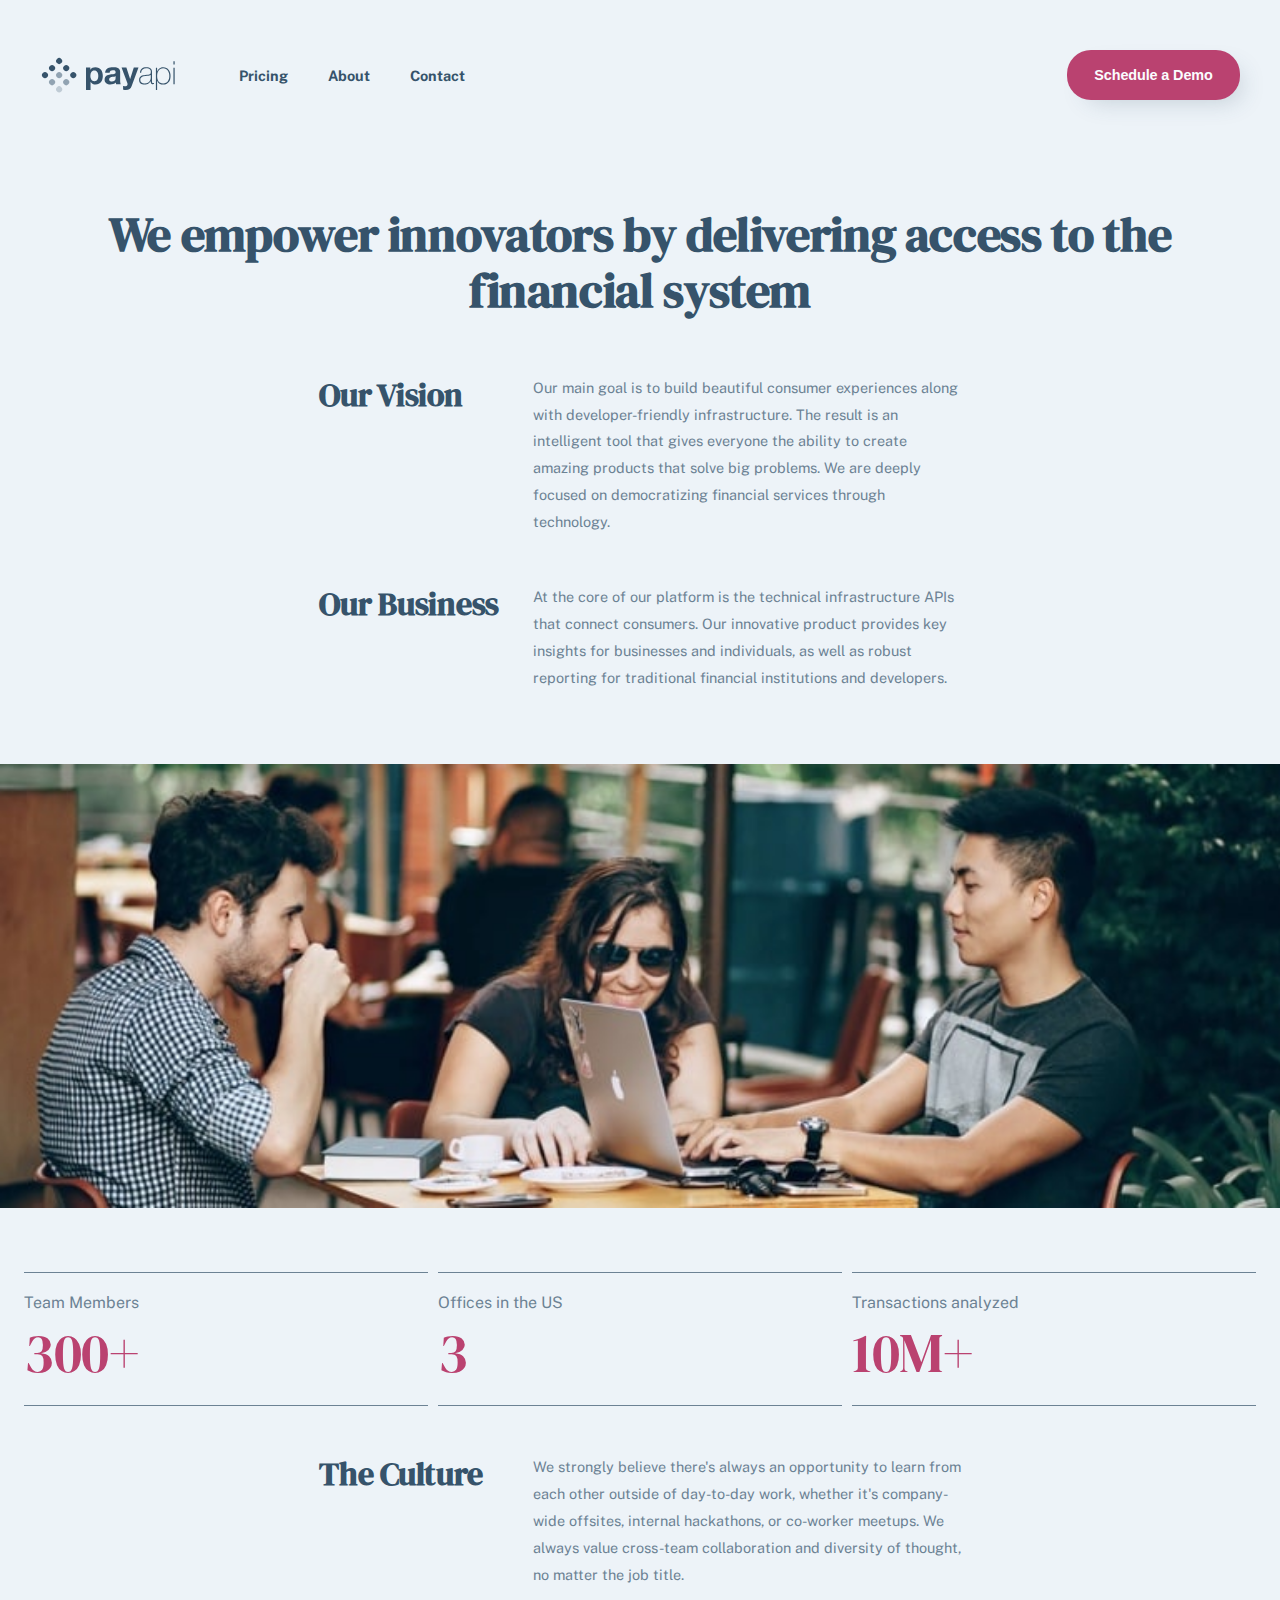
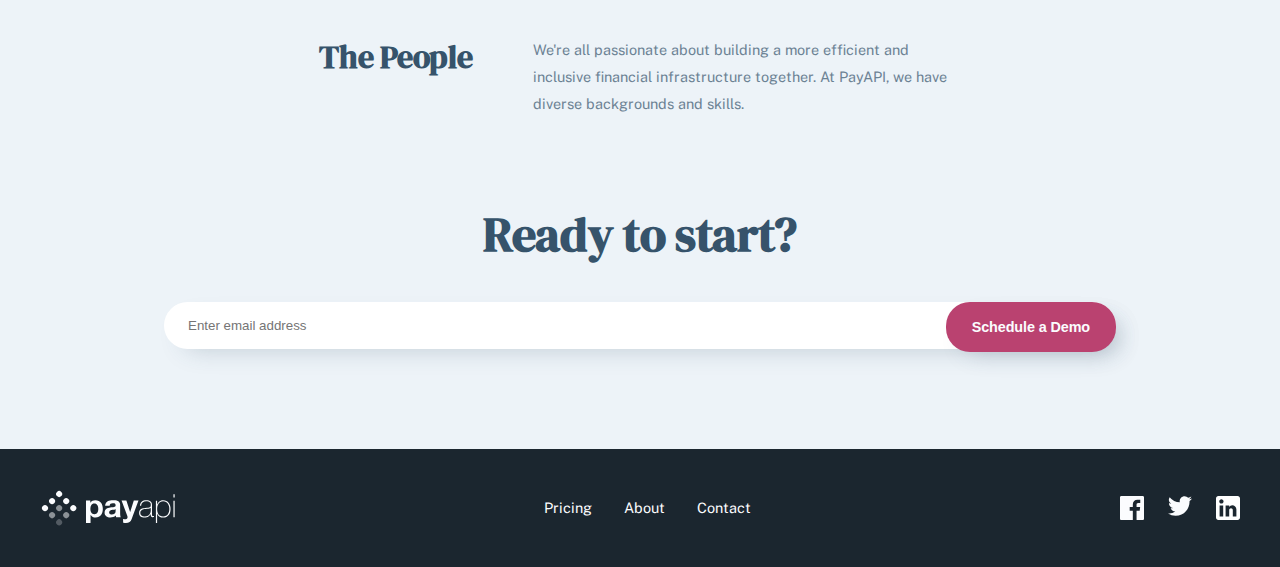
==== about.html @ 070368d4 "First Commit" ====
<!DOCTYPE html>
<html lang="en">
<head>
    <meta charset="UTF-8">
    <meta http-equiv="X-UA-Compatible" content="IE=edge">
    <meta name="viewport" content="width=device-width, initial-scale=1.0">
    <link rel="preconnect" href="https://fonts.googleapis.com">
    <link rel="preconnect" href="https://fonts.gstatic.com" crossorigin>
    <link href="https://fonts.googleapis.com/css2?family=DM+Serif+Display&family=Public+Sans:wght@400;600;700&display=swap" rel="stylesheet">   
    <link rel="stylesheet" href="style.css">
    <script src="main.js" defer></script>
    <title>PayApi</title>
</head>
<body>
    <!-- Header component -->
    <main-header></main-header>
    
    <main>
        <section class="about">
            <h1 class="about__headline">
                We empower innovators
                by delivering access to the financial system
            </h1>
            <div class="about__copy">
                <h2 class="about__copy__headline">
                    Our Vision
                </h2>
                <p class="about__copy__paragraph">
                    Our main goal is to build beautiful consumer experiences along with developer-friendly infrastructure. The result is an intelligent tool that gives everyone the ability to create amazing products that solve big problems. We are deeply focused on democratizing financial services through technology. 
                </p>
            </div>
            <div class="about__copy">
                <h2 class="about__copy__headline">
                    Our Business
                </h2>
                <p class="about__copy__paragraph">
                    At the core of our platform is the technical infrastructure APIs that connect consumers. Our innovative product provides key insights for businesses and individuals, as well as robust reporting for traditional financial institutions and developers.  
                </p>
            </div>
            <div class="about__image">
                <img src="./assets/about/mobile/image-team-members.jpg" alt="">
            </div>
            <div class="about__numbers">
                <div class="about__numbers__number">
                    <p class="about__numbers__number__content">Team Members</p>
                    <p class="about__numbers__number__amount">300+</p>
                </div>
                <div class="about__numbers__number">
                    <p class="about__numbers__number__content">Offices in the US</p>
                    <p class="about__numbers__number__amount">3</p>
                </div>
                <div class="about__numbers__number">
                    <p class="about__numbers__number__content">Transactions analyzed</p>
                    <p class="about__numbers__number__amount">10M+</p>
                </div>
            </div>
            <div class="about__copy">
                <h2 class="about__copy__headline">
                    The Culture
                </h2>
                <p class="about__copy__paragraph">
                    We strongly believe there's always an opportunity to learn from each other outside of day-to-day work, whether it's company-wide offsites, internal hackathons, or co-worker meetups. We always value cross-team collaboration and diversity of thought, no matter the job title.                </p>
            </div>
            <div class="about__copy">
                <h2 class="about__copy__headline">
                    The People
                </h2>
                <p class="about__copy__paragraph">
                    We're all passionate about building a more efficient and inclusive financial infrastructure together. At PayAPI, we have diverse backgrounds and skills.            
                </div>

        </section>
        <main-cta></main-cta>
    </main>
    
    <main-footer></main-footer>
  
</body>
</html>
---- style.css ----
* {
  box-sizing: border-box;
}

html, body {
  height: 100%;
}

body {
  font-family: "Public Sans", sans-serif;
  background-color: #EDF3F8;
  margin: 0;
  overflow-x: hidden;
  position: relative;
}

h1, h2, h3, h4, h5, h6 {
  font-family: "DM Serif Display", serif;
}

img {
  display: block;
  max-width: 100%;
}

ul {
  list-style: none;
  margin: 0;
  padding: 0;
}

a {
  text-decoration: none;
}

.button {
  font-size: 0.9rem;
  letter-spacing: -0.11px;
  line-height: 18px;
  font-weight: 700;
  color: #fbfcfe;
  background-color: #ba4270;
  border-radius: 24px;
  border: none;
  padding: 1rem 1.625rem;
  box-shadow: 10px 10px 25px -10px rgba(54, 83, 107, 0.25);
}
.button:hover {
  cursor: pointer;
  background-color: #da6d97;
}

.contact-button {
  font-size: 0.9rem;
  font-weight: 700;
  line-height: 18px;
  letter-spacing: -0.11px;
  border-radius: 24px;
  padding: 1rem 2rem;
  background-color: transparent;
  border: 1px solid #fbfcfe;
  color: #fbfcfe;
}

.pattern {
  position: absolute;
}

.navbar {
  display: flex;
  justify-content: space-between;
  align-items: center;
  padding: 2.5rem 1.5rem;
  position: relative;
  z-index: 100;
  overflow-x: hidden;
  height: 150px;
}
@media (min-width: 768px) {
  .navbar {
    padding: 2.5rem;
    justify-content: flex-start;
    gap: 4rem;
  }
}
@media (min-width: 1440px) {
  .navbar {
    max-width: 1440px;
    width: 100%;
    margin: auto;
    padding: 2.5rem 10rem;
  }
}
.navbar__logo {
  width: 135px;
}
.navbar__clickable {
  position: fixed;
  right: -100%;
  top: 0;
  display: flex;
  flex-direction: column;
  align-items: center;
  gap: 2rem;
  padding: 3rem 1.7rem;
  background-color: #1b262f;
  height: 100vh;
  width: 80%;
  transition: 1s ease-in-out;
}
@media (min-width: 768px) {
  .navbar__clickable {
    position: static;
    flex-direction: row;
    justify-content: space-between;
    padding: 0;
    background-color: transparent;
    height: auto;
    width: auto;
    flex: 2;
  }
}
.navbar__clickable__close {
  text-align: right;
  width: 100%;
  padding-bottom: 1.5rem;
  border-bottom: 1px solid #fbfcfe;
}
.navbar__clickable__close img {
  margin-left: auto;
}
.navbar__clickable__close img:hover {
  cursor: pointer;
}
@media (min-width: 768px) {
  .navbar__clickable__close {
    display: none;
  }
}
.navbar__clickable.active {
  right: 0;
  top: 0;
}
.navbar__links {
  display: flex;
  flex-direction: column;
  gap: 1rem;
  text-align: center;
}
@media (min-width: 768px) {
  .navbar__links {
    flex-direction: row;
    gap: 2.5rem;
  }
}
.navbar__links__link a {
  color: #fbfcfe;
  font-size: 1.25rem;
  font-weight: 700;
}
@media (min-width: 768px) {
  .navbar__links__link a {
    font-size: 0.9rem;
    color: #36536b;
    line-height: 18px;
  }
}
.navbar__cta {
  width: 100%;
}
@media (min-width: 768px) {
  .navbar__cta {
    width: 173px;
  }
}
.navbar__cta__button {
  width: 100%;
}
@media (min-width: 768px) {
  .navbar__menu-btn {
    display: none;
  }
}
.navbar__menu-btn:hover {
  cursor: pointer;
}

footer {
  background-color: #1b262f;
}

.footer {
  display: flex;
  flex-direction: column;
  align-items: center;
  padding: 2.5rem;
  gap: 2.5rem;
}
@media (min-width: 768px) {
  .footer {
    flex-direction: row;
    justify-content: space-between;
  }
}
@media (min-width: 1440px) {
  .footer {
    max-width: 1440px;
    margin: auto;
    padding: 1.9rem 10rem;
  }
}
.footer__links {
  display: flex;
  flex-direction: column;
  gap: 2rem;
  font-size: 0.9rem;
  text-align: center;
}
@media (min-width: 768px) {
  .footer__links {
    flex-direction: row;
  }
}
.footer__links__link a {
  color: #fbfcfe;
}
.footer__socials {
  display: flex;
  gap: 1.5rem;
}

.cta {
  display: flex;
  flex-direction: column;
  text-align: center;
  padding: 0 1.5rem;
  margin-bottom: 5rem;
}
@media (min-width: 768px) {
  .cta {
    padding: 0 10.25rem;
    margin-bottom: 6.25rem;
  }
}
@media (min-width: 1440px) {
  .cta {
    flex-direction: row;
    align-items: center;
    justify-content: space-between;
    max-width: 1440px;
    margin: 0 auto 6.25rem;
  }
}
.cta__headline {
  font-size: 2rem;
  line-height: 112%;
  letter-spacing: -0.25px;
  color: #36536b;
}
@media (min-width: 768px) {
  .cta__headline {
    font-size: 3rem;
    line-height: 117%;
    letter-spacing: -0.36px;
    margin-bottom: 2.5rem;
  }
}
.cta__form {
  display: flex;
  flex-direction: column;
  gap: 1rem;
  color: rgba(54, 83, 107, 0.5215686275);
}
@media (min-width: 768px) {
  .cta__form {
    position: relative;
  }
}
@media (min-width: 1440px) {
  .cta__form {
    width: 445px;
  }
}
.cta__form__input {
  border-radius: 24px;
  box-shadow: 10px 10px 25px -10px rgba(54, 83, 107, 0.25);
  padding: 1rem 1.5rem;
  border: none;
  width: 100%;
  color: rgba(54, 83, 107, 0.5215686275);
}
.cta__form__input:focus {
  outline: none;
}
@media (min-width: 768px) {
  .cta__form__button {
    position: absolute;
    right: 0;
  }
}

.hero {
  display: flex;
  flex-direction: column-reverse;
  align-items: center;
  padding: 0 1.5rem;
  margin-bottom: 5rem;
  position: relative;
  z-index: 5;
}
@media (min-width: 768px) {
  .hero {
    padding: 0 6.125rem;
  }
}
@media (min-width: 1440px) {
  .hero {
    flex-direction: row;
    justify-content: flex-start;
    padding: 0 10rem;
    max-width: 1440px;
    margin: 0 auto 5rem;
  }
}
@media (min-width: 1440px) {
  .hero__copy {
    max-width: 546px;
    margin-right: 12rem;
  }
}
.hero__copy__headline {
  font-size: 2rem;
  line-height: 2.25rem;
  letter-spacing: -0.25px;
  color: #36536b;
  text-align: center;
  margin-bottom: 1.5rem;
}
@media (min-width: 768px) {
  .hero__copy__headline {
    font-size: 3rem;
    line-height: 117%;
    letter-spacing: -0.36px;
  }
}
@media (min-width: 1440px) {
  .hero__copy__headline {
    font-size: 4.5rem;
    text-align: left;
    margin-bottom: 2rem;
    font-weight: 400;
  }
}
.hero__copy__form {
  display: flex;
  flex-direction: column;
  gap: 1rem;
}
@media (min-width: 768px) {
  .hero__copy__form {
    position: relative;
    max-width: 445px;
    margin: auto;
  }
}
@media (min-width: 1440px) {
  .hero__copy__form {
    margin: 0 0 1rem;
  }
}
.hero__copy__form__input {
  box-shadow: 10px 10px 25px -10px rgba(54, 83, 107, 0.25);
  border-radius: 24px;
  border: none;
  font-size: 0.9rem;
  font-weight: 700;
  line-height: 18px;
  color: rgba(54, 83, 107, 0.5215686275);
  padding: 1rem 1.75rem;
}
.hero__copy__form__input:focus {
  outline: none;
}
@media (min-width: 768px) {
  .hero__copy__form__button {
    position: absolute;
    right: 0;
  }
}
.hero__copy__paragraph {
  text-align: center;
  color: #6c8294;
}
@media (min-width: 1440px) {
  .hero__copy__paragraph {
    text-align: left;
    margin-left: 1.5rem;
  }
}
.hero__copy__paragraph a {
  font-weight: 700;
  color: #6c8294;
}
.hero__image {
  display: flex;
  justify-content: center;
  max-width: 128px;
  margin-top: 2rem;
  margin-bottom: 1.5rem;
}
@media (min-width: 768px) {
  .hero__image {
    max-width: 160px;
    margin-top: 3rem;
    margin-bottom: 3rem;
  }
}
@media (min-width: 1440px) {
  .hero__image {
    max-width: 263px;
  }
}

.header__circle {
  width: 780px;
  height: 780px;
  left: 50%;
  transform: translate(-50%, -60%);
  top: 0;
  opacity: 0.7;
}

.credentials {
  background-color: #1b262f;
}
.credentials__wrapper {
  display: flex;
  flex-direction: column-reverse;
  align-items: center;
  padding: 5rem 1.5rem;
  gap: 3.5rem;
}
@media (min-width: 1440px) {
  .credentials__wrapper {
    flex-direction: row;
    justify-content: space-between;
    padding: 6.25rem 10rem;
    max-width: 1440px;
    margin: auto;
  }
}
.credentials__copy {
  display: flex;
  flex-direction: column;
  align-items: center;
  gap: 1rem;
  color: #fbfcfe;
}
@media (min-width: 1440px) {
  .credentials__copy {
    align-items: flex-start;
    gap: 1.5rem;
  }
}
.credentials__copy__headline {
  font-size: 2rem;
  line-height: 112%;
  letter-spacing: -0.25px;
  text-align: center;
  margin: 0;
}
@media (min-width: 1440px) {
  .credentials__copy__headline {
    font-size: 3rem;
    line-height: 117%;
  }
}
.credentials__copy__paragraph {
  font-size: 0.9rem;
  line-height: 187%;
  text-align: center;
  opacity: 0.7;
  margin: 0 0 1rem;
}
@media (min-width: 768px) {
  .credentials__copy__paragraph {
    max-width: 457px;
  }
}
@media (min-width: 1440px) {
  .credentials__copy__paragraph {
    text-align: left;
    margin: 0 0 0.5rem;
  }
}
.credentials__copy__button:hover {
  background-color: #fbfcfe;
  color: #1b262f;
  cursor: pointer;
}
.credentials__logos {
  display: flex;
  flex-wrap: wrap;
  justify-content: space-between;
  gap: 2.5rem;
  max-width: 325px;
}
@media (min-width: 768px) {
  .credentials__logos {
    justify-content: space-between;
    max-width: 540px;
  }
}

.benefits {
  display: flex;
  flex-direction: column;
  align-items: center;
  gap: 5rem;
  padding: 5rem 1.5rem;
}
@media (min-width: 768px) {
  .benefits {
    padding: 6.25rem 10.25rem;
    gap: 6.25rem;
  }
}
@media (min-width: 1440px) {
  .benefits {
    max-width: 1440px;
    margin: auto;
    gap: 9rem;
  }
}
@media (min-width: 1440px) {
  .benefits__implement, .benefits__ui {
    display: flex;
    justify-content: space-between;
    align-items: center;
    gap: 7.8rem;
  }
}
@media (min-width: 1440px) {
  .benefits__ui {
    flex-direction: row-reverse;
  }
}
.benefits__asset {
  margin: auto;
  max-width: 290px;
}
@media (min-width: 768px) {
  .benefits__asset {
    max-width: 320px;
  }
}
@media (min-width: 1440px) {
  .benefits__asset {
    max-width: 500px;
  }
}
.benefits__copy {
  text-align: center;
}
@media (min-width: 1440px) {
  .benefits__copy {
    text-align: left;
  }
}
.benefits__copy__headline {
  font-size: 2.25rem;
  letter-spacing: -0.27px;
  color: #36536b;
  margin: 2rem 0 1.5rem;
}
@media (min-width: 768px) {
  .benefits__copy__headline {
    font-size: 3rem;
    line-height: 117%;
  }
}
.benefits__copy__paragraph {
  margin: 0;
  font-size: 0.9rem;
  line-height: 187%;
  color: #6c8294;
}

.features {
  display: flex;
  flex-direction: column;
  justify-content: center;
  gap: 3rem;
  color: #36536b;
  padding: 0 1.5rem;
  margin: 0 0 5rem;
}
@media (min-width: 768px) {
  .features {
    flex-direction: row;
    padding: 0 2.5rem;
  }
}
@media (min-width: 1440px) {
  .features {
    padding: 0 10.25rem;
    max-width: 1440px;
    margin: 0 auto 6rem;
  }
}
.features__feature {
  display: flex;
  flex-direction: column;
  align-items: center;
  gap: 1rem;
}
.features__feature__img {
  width: 106px;
}
.features__feature__headline {
  font-size: 1.125rem;
  line-height: 139%;
  letter-spacing: -0.13px;
  margin: 1rem 0 0;
}
.features__feature__paragraph {
  font-size: 0.9rem;
  line-height: 167%;
  letter-spacing: -0.11px;
  text-align: center;
}

.pricing {
  display: flex;
  flex-direction: column;
}
@media (min-width: 768px) {
  .pricing {
    flex-direction: row;
    padding: 0 2.5rem;
  }
}
@media (min-width: 1440px) {
  .pricing {
    max-width: 1440px;
    margin: auto;
  }
}
.pricing__headline {
  text-align: center;
  font-size: 2rem;
  line-height: 112%;
  letter-spacing: -0.25px;
  color: #36536b;
  margin: 0;
}
@media (min-width: 768px) {
  .pricing__headline {
    font-size: 3rem;
    line-height: 117%;
  }
}
.pricing__tier {
  padding: 1.5rem;
  display: flex;
  flex-direction: column;
}
.pricing__tier__headline {
  font-size: 1.5rem;
  line-height: 133%;
  letter-spacing: -0.19px;
  text-align: center;
  color: #ba4270;
}
.pricing__tier__paragraph {
  display: none;
}
@media (min-width: 768px) {
  .pricing__tier__paragraph {
    display: block;
    color: #6c8294;
    line-height: 187%;
    text-align: center;
    height: 90px;
  }
}
@media (min-width: 1440px) {
  .pricing__tier__paragraph {
    text-align: left;
  }
}
.pricing__tier__price {
  font-family: "DM Serif Display";
  font-size: 3.5rem;
  line-height: 129%;
  color: #36536b;
  text-align: center;
}
@media (min-width: 1440px) {
  .pricing__tier__price {
    text-align: left;
  }
}
.pricing__tier__features {
  border-bottom: 1px solid #1b262f;
  border-top: 1px solid #1b262f;
  color: #36536b;
  line-height: 175%;
  padding: 1.5rem;
}
.pricing__tier__features__feature {
  padding-left: 2rem;
  opacity: 0.5;
  width: 132px;
  margin: auto;
  position: relative;
}
@media (min-width: 1440px) {
  .pricing__tier__features__feature {
    margin: 0;
  }
}
.pricing__tier__button {
  font-size: 0.9rem;
  line-height: 18px;
  letter-spacing: -0.11px;
  color: #1b262f;
  font-weight: 700;
  border-radius: 24px;
  background-color: transparent;
  border: 1px solid #36536b;
  padding: 1rem 1.75rem;
  margin: 1.5rem auto 0;
}
@media (min-width: 1440px) {
  .pricing__tier__button {
    margin: 1.5rem auto 0 0;
  }
}
.pricing__tier__button:hover {
  cursor: pointer;
  background-color: #36536b;
  color: #fbfcfe;
}

.checked {
  opacity: 1;
}
.checked::before {
  position: absolute;
  left: 0;
  content: "";
  width: 14px;
  height: 11px;
  background-image: url("./assets/checkmark.svg");
}

.about {
  text-align: center;
}
.about__headline {
  padding: 1.5rem;
  font-size: 2rem;
  line-height: 112%;
  letter-spacing: -0.25px;
  color: #36536b;
}
@media (min-width: 768px) {
  .about__headline {
    font-size: 3rem;
    line-height: 117%;
    letter-spacing: -0.36px;
  }
}
@media (min-width: 1440px) {
  .about__headline {
    position: relative;
    transform: translateX(-95px);
    max-width: 730px;
    margin: 0 auto 3.25rem;
    text-align: left;
  }
}
.about__copy {
  padding: 0 1.5rem 3rem;
}
@media (min-width: 768px) {
  .about__copy {
    display: flex;
    max-width: 690px;
    margin: auto;
  }
}
@media (min-width: 1440px) {
  .about__copy {
    max-width: 920px;
    margin: auto;
  }
}
.about__copy__headline {
  margin: 0 0 1rem;
  color: #36536b;
}
@media (min-width: 768px) {
  .about__copy__headline {
    flex: 1;
    text-align: left;
    font-size: 2rem;
    line-height: 125%;
    letter-spacing: -0.25px;
  }
}
.about__copy__paragraph {
  margin: 0;
  color: #6c8294;
  font-size: 0.9rem;
  line-height: 187%;
}
@media (min-width: 768px) {
  .about__copy__paragraph {
    text-align: left;
    flex: 2;
  }
}
.about__image {
  margin-top: 1.5rem;
}
.about__image img {
  width: 100%;
}
@media (min-width: 1440px) {
  .about__image {
    max-width: 2000px;
    margin: 1.5rem auto 0;
  }
}
.about__numbers {
  margin: 3rem 1.5rem;
  padding-top: 1rem;
  border-bottom: 1px solid #6c8294;
  border-top: 1px solid #6c8294;
}
@media (min-width: 768px) {
  .about__numbers {
    display: flex;
    justify-content: space-between;
    border: none;
    text-align: left;
    gap: 0.625rem;
  }
}
@media (min-width: 1440px) {
  .about__numbers {
    max-width: 1440px;
    margin: 3rem auto;
    gap: 1.5rem;
  }
}
@media (min-width: 768px) {
  .about__numbers__number {
    padding: 1rem 0 1rem;
    border-top: 1px solid #6c8294;
    border-bottom: 1px solid #6c8294;
    flex: 1;
  }
}
.about__numbers__number__content {
  margin: 0;
  line-height: 175%;
  color: #36536b;
  opacity: 0.7;
}
.about__numbers__number__amount {
  margin: 0 0 3rem;
  font-size: 3.5rem;
  color: #ba4270;
  font-family: DM Serif Display;
  letter-spacing: -0.43px;
  line-height: 129%;
}
.about__numbers__number__amount:last-child {
  margin-bottom: 1rem;
}
@media (min-width: 768px) {
  .about__numbers__number__amount:last-child {
    margin-bottom: 0;
  }
}
@media (min-width: 768px) {
  .about__numbers__number__amount {
    margin-bottom: 0;
  }
}

@media (min-width: 1440px) {
  .contact {
    position: relative;
    max-width: 1440px;
    margin: auto;
  }
}
.contact__headline {
  text-align: center;
  font-size: 2rem;
  line-height: 112%;
  letter-spacing: -0.25px;
  color: #36536b;
  padding: 0 1.5rem;
}
@media (min-width: 768px) {
  .contact__headline {
    font-size: 3rem;
    line-height: 117%;
    letter-spacing: -0.37px;
    max-width: 573px;
    margin: 4.68rem auto 3.375rem;
  }
}
@media (min-width: 1440px) {
  .contact__headline {
    text-align: left;
    font-size: 3.5rem;
    width: 730px;
    margin: 5.125rem auto 2.625rem 10.25rem;
    padding: 0;
  }
}
.contact__form {
  display: flex;
  flex-direction: column;
  gap: 2.375rem;
  margin: 0 1.5rem;
}
@media (min-width: 768px) {
  .contact__form {
    max-width: 445px;
    margin: auto;
  }
}
@media (min-width: 1440px) {
  .contact__form {
    margin: 0 auto 0 10.25rem;
  }
}
.contact__form__textfield {
  background-color: transparent;
  border: none;
  border-bottom: 1px solid #36536b;
  padding: 0 1.25rem 1.06rem;
  font-size: 0.9rem;
  color: #36536b;
  line-height: 167%;
  letter-spacing: -0.11px;
  width: 100%;
}
.contact__form__textfield::placeholder {
  color: #36536b;
  opacity: 0.5;
}
.contact__form__textfield:focus {
  outline: none;
}
.contact__form__textfield:hover {
  cursor: pointer;
}
.contact__form__message {
  font-family: "Public Sans";
  background-color: transparent;
  border: none;
  border-bottom: 1px solid #36536b;
  padding: 0 1.25rem;
  resize: vertical;
  font-size: 0.9rem;
  color: #36536b;
  line-height: 167%;
  letter-spacing: -0.11px;
  width: 100%;
}
.contact__form__message::placeholder {
  color: #36536b;
  opacity: 0.5;
  font-size: 0.9rem;
  line-height: 167%;
  letter-spacing: -0.11px;
}
.contact__form__message:focus {
  outline: none;
}
.contact__form__checkboxfield {
  display: flex;
  align-items: center;
}
.contact__form__checkboxfield__checkbox {
  appearance: none;
  background-color: #36536b;
  height: 24px;
  width: 24px;
  display: flex;
  justify-content: center;
  align-items: center;
}
.contact__form__checkboxfield__checkbox:hover {
  cursor: pointer;
}
.contact__form__checkboxfield__checkbox:after {
  font: var(--fa-font-solid);
  content: "\f00c";
  color: white;
  display: none;
}
.contact__form__checkboxfield__checkbox:checked {
  background-color: #ba4270;
}
.contact__form__checkboxfield__checkbox:checked:after {
  display: block;
}
.contact__form__checkboxfield__label {
  font-size: 0.9rem;
  color: #36536b;
  line-height: 167%;
  letter-spacing: -0.11px;
  margin-left: 1.5rem;
}
.contact__form__checkboxfield__label:hover {
  cursor: pointer;
}
.contact__form__button {
  border: none;
  border: 1px solid #36536b;
  background-color: transparent;
  font-size: 0.9rem;
  letter-spacing: -0.11px;
  font-weight: 700;
  color: #36536b;
  padding: 1rem 3.125rem;
  border-radius: 24px;
  margin-right: auto;
}
.contact__form__button:hover {
  cursor: pointer;
  background-color: #36536b;
  color: #fbfcfe;
}
.contact__credentials {
  display: flex;
  flex-direction: column;
  margin-top: 5rem;
}
@media (min-width: 1440px) {
  .contact__credentials {
    position: absolute;
    right: 25px;
    top: 300px;
  }
}
.contact__credentials__headline {
  text-align: center;
  color: #36536b;
  font-size: 2rem;
  line-height: 133%;
  letter-spacing: -0.18px;
  opacity: 0.75;
  padding: 0 1.5rem;
}
@media (min-width: 768px) {
  .contact__credentials__headline {
    font-size: 1.5rem;
    max-width: 445px;
    margin: 2.8rem auto;
  }
}
@media (min-width: 1440px) {
  .contact__credentials__headline {
    text-align: left;
    padding: 0;
    margin: 0;
  }
}
.contact__credentials__logos {
  display: flex;
  flex-wrap: wrap;
  gap: 2.5rem;
  justify-content: center;
  align-items: center;
  width: 282px;
  margin: 2rem auto 5rem;
}
@media (min-width: 768px) {
  .contact__credentials__logos {
    width: 541px;
  }
}
@media (min-width: 1440px) {
  .contact__credentials__logos {
    justify-content: flex-start;
    width: 700px;
  }
}
@media (min-width: 768px) {
  .contact__credentials__logo img {
    width: 130px;
  }
}
@media (min-width: 1440px) {
  .contact__credentials__logo img {
    margin-right: 2rem;
  }
}

.contact__label {
  position: relative;
}
.contact__label__error {
  position: absolute;
  color: #ff0000;
  font-size: 0.687rem;
  letter-spacing: -0.08px;
  line-height: 13px;
  bottom: -1.5rem;
  left: 1.25rem;
}

.hide {
  display: none;
}

.error-state {
  border-bottom: 1px solid #ff0000;
}
.error-state::placeholder {
  color: #ff0000;
}

/*# sourceMappingURL=style.css.map */
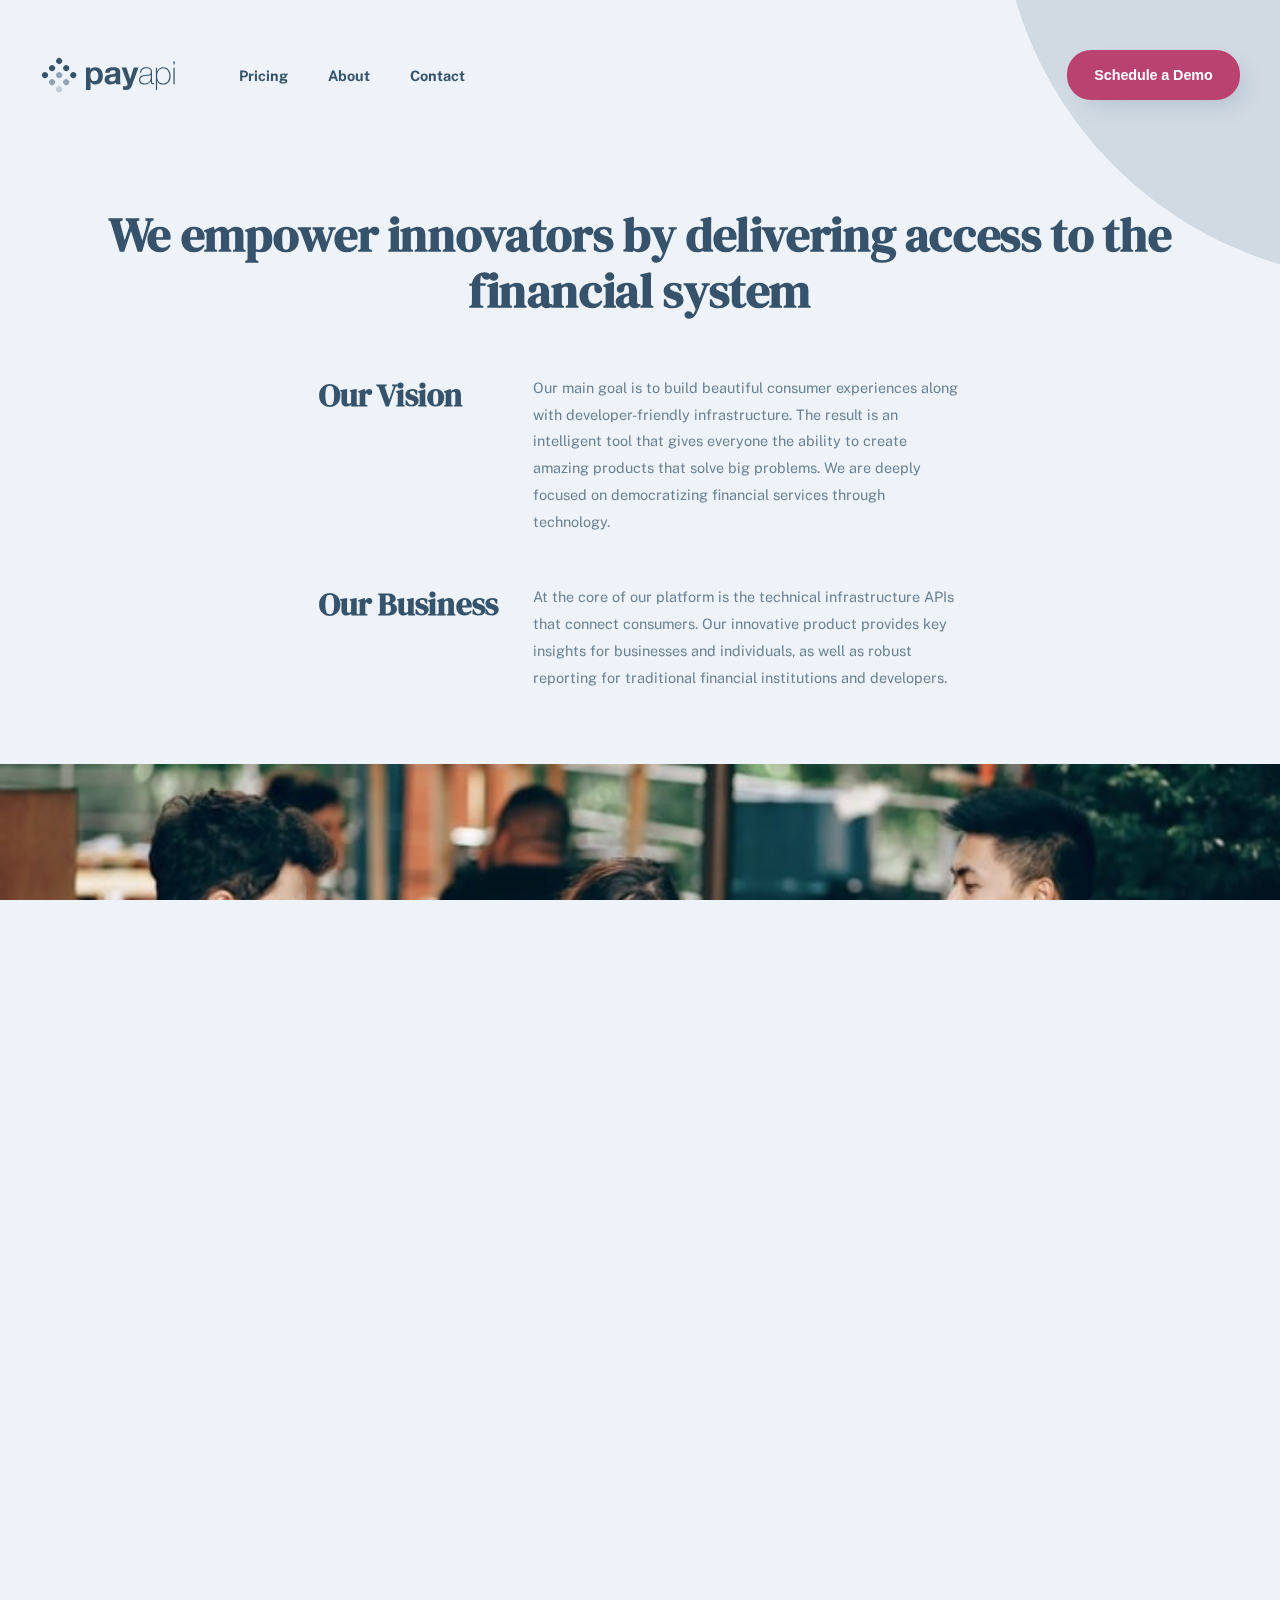
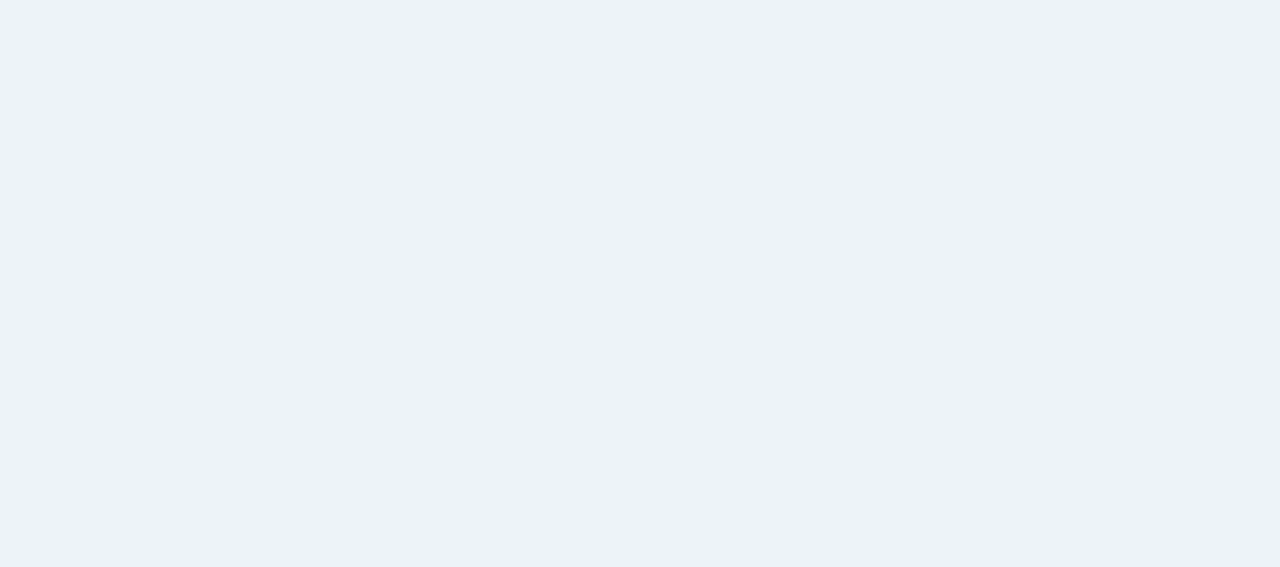
==== commit 7ce4bb32: "Added decorative elements" ====
--- a/about.html
+++ b/about.html
@@ -13,8 +13,12 @@
 </head>
 <body>
     <!-- Header component -->
-    <main-header></main-header>
-    
+    <header>
+        <main-header></main-header>
+    </header>
+    <div class="header__circle__not-index pattern">
+        <img src="./assets/shared/desktop/bg-pattern-circle.svg">
+    </div>
     <main>
         <section class="about">
             <h1 class="about__headline">
--- a/style.css
+++ b/style.css
@@ -4,6 +4,10 @@
 
 html, body {
   height: 100%;
+}
+
+html {
+  overflow: auto;
 }
 
 body {
@@ -66,6 +70,83 @@
   position: absolute;
 }
 
+.header__circle {
+  width: 780px;
+  height: 780px;
+  top: 0;
+  left: 50%;
+  transform: translate(-50%, -70%);
+  z-index: 10;
+}
+@media (min-width: 768px) {
+  .header__circle {
+    height: 949px;
+    width: 949px;
+    top: 25%;
+    left: 50%;
+    transform: translate(-41%, -77%);
+  }
+}
+@media (min-width: 1440px) {
+  .header__circle {
+    left: 55%;
+    top: -10%;
+    transform: none;
+  }
+}
+
+.header__circle__not-index {
+  width: 780px;
+  height: 780px;
+  top: -615px;
+  right: -525px;
+  z-index: -10;
+}
+@media (min-width: 768px) {
+  .header__circle__not-index {
+    top: -500px;
+    right: -500px;
+  }
+}
+@media (min-width: 1440px) {
+  .header__circle__not-index {
+    top: -555px;
+    right: -192px;
+  }
+}
+
+.credentials__circle {
+  display: none;
+  width: 790px;
+  height: 790px;
+  top: 0;
+  left: 50%;
+  transform: translate(-50%, -70%);
+}
+@media (min-width: 768px) {
+  .credentials__circle {
+    display: block;
+  }
+}
+@media (min-width: 1440px) {
+  .credentials__circle {
+    left: -5%;
+    top: -85%;
+    transform: none;
+  }
+}
+
+.benefits__circle {
+  display: none;
+}
+@media (min-width: 1440px) {
+  .benefits__circle {
+    display: block;
+    z-index: -1;
+    right: -30%;
+  }
+}
+
 .navbar {
   display: flex;
   justify-content: space-between;
@@ -195,6 +276,15 @@
   align-items: center;
   padding: 2.5rem;
   gap: 2.5rem;
+  background-image: url("./assets/shared/desktop/bg-pattern-circle.svg");
+  background-position: center 255%;
+  background-attachment: fixed;
+  background-repeat: no-repeat;
+}
+@media (min-width: 768px) {
+  .footer {
+    background-image: none;
+  }
 }
 @media (min-width: 768px) {
   .footer {
@@ -307,6 +397,7 @@
   margin-bottom: 5rem;
   position: relative;
   z-index: 5;
+  overflow-x: hidden;
 }
 @media (min-width: 768px) {
   .hero {
@@ -421,17 +512,18 @@
   }
 }
 
-.header__circle {
-  width: 780px;
-  height: 780px;
-  left: 50%;
-  transform: translate(-50%, -60%);
-  top: 0;
-  opacity: 0.7;
-}
-
 .credentials {
   background-color: #1b262f;
+  overflow-x: hidden;
+  position: relative;
+}
+@media (min-width: 768px) {
+  .credentials {
+    background-image: url("./assets/shared/desktop/bg-pattern-circle.svg");
+    background-position: center -75%;
+    background-attachment: fixed;
+    background-repeat: no-repeat;
+  }
 }
 .credentials__wrapper {
   display: flex;
@@ -518,6 +610,8 @@
   align-items: center;
   gap: 5rem;
   padding: 5rem 1.5rem;
+  position: relative;
+  z-index: 10;
 }
 @media (min-width: 768px) {
   .benefits {
